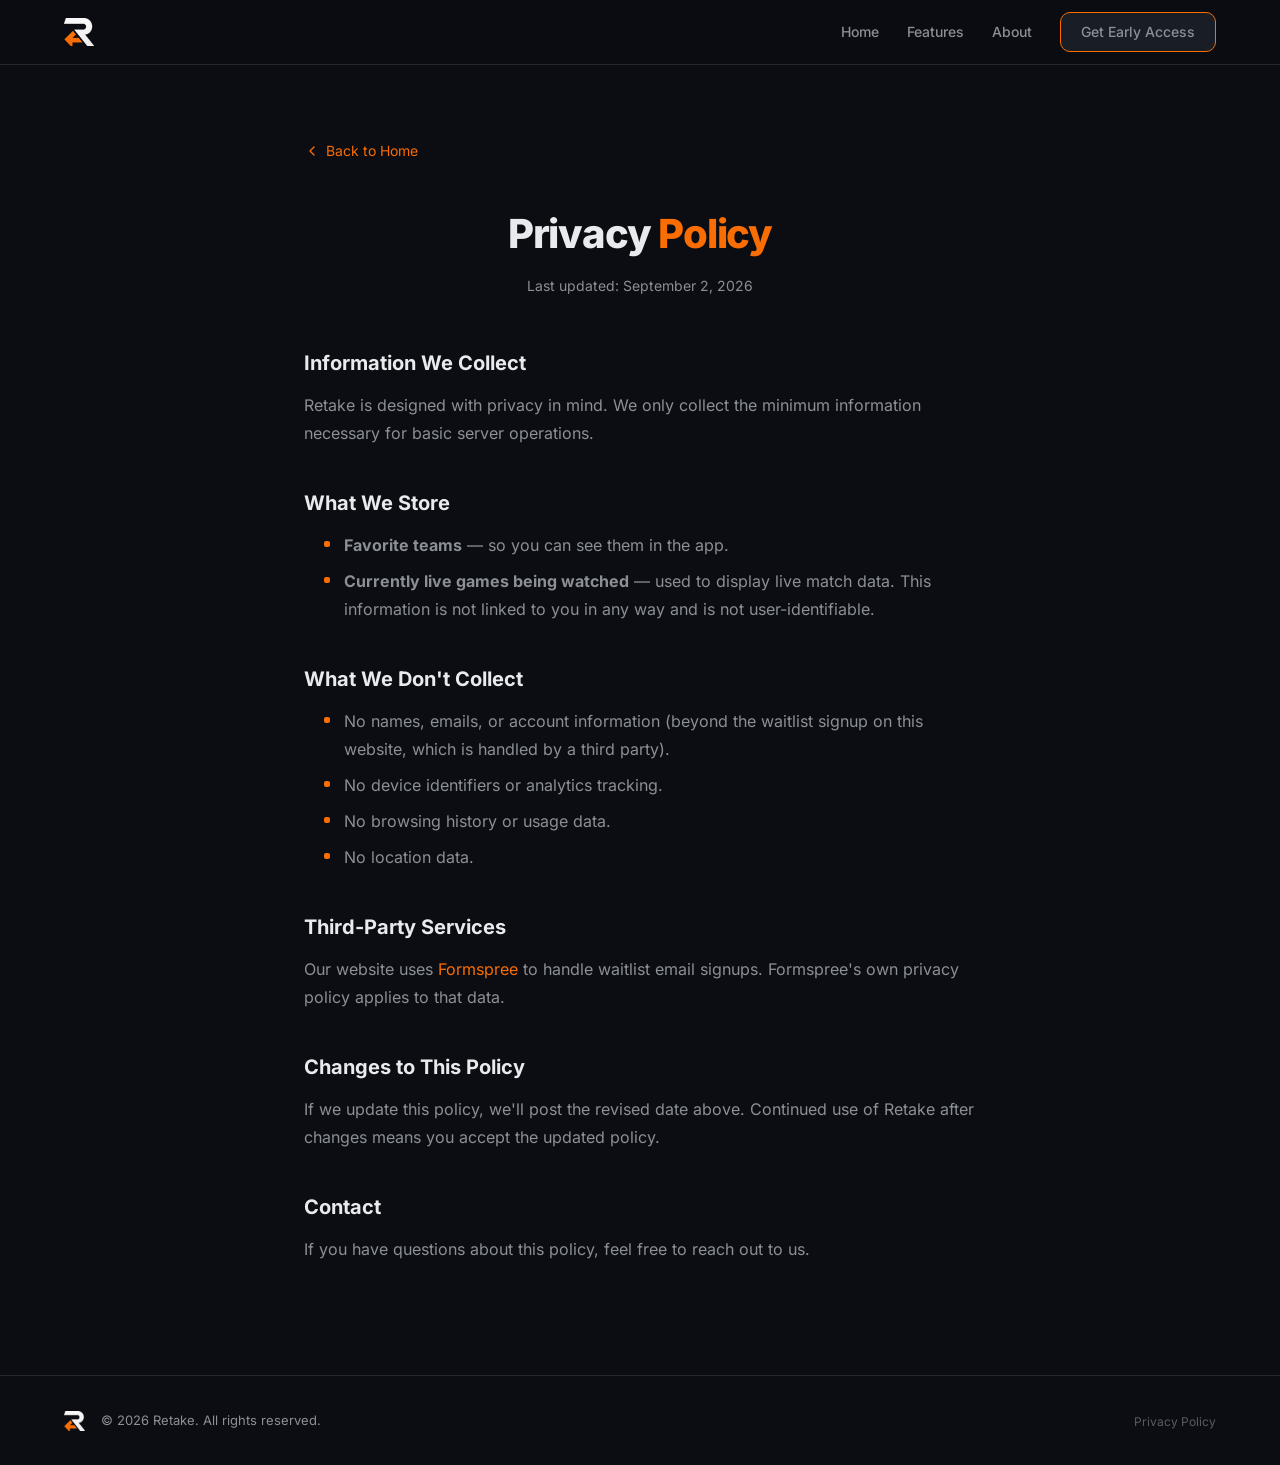
==== privacy.html @ 7b05fce8 "Add privacy policy" ====
<!doctype html>
<html lang="en">
    <head>
        <meta charset="UTF-8" />
        <meta name="viewport" content="width=device-width, initial-scale=1.0" />
        <title>Privacy Policy - Retake</title>
        <meta name="description" content="Retake privacy policy. We don't collect personal information." />
        <meta name="theme-color" content="#0b0d12" />
        <link rel="canonical" href="https://retake.app/privacy.html" />

        <link
            rel="apple-touch-icon"
            sizes="180x180"
            href="images/favicons/apple-touch-icon.png"
        />
        <link
            rel="icon"
            type="image/png"
            sizes="32x32"
            href="images/favicons/favicon-32x32.png"
        />
        <link
            rel="icon"
            type="image/png"
            sizes="16x16"
            href="images/favicons/favicon-16x16.png"
        />
        <link rel="icon" href="images/favicons/favicon.ico" />
        <link rel="manifest" href="images/favicons/site.webmanifest" />
        <meta name="apple-mobile-web-app-title" content="Retake" />

        <style>
            *,
            *::before,
            *::after {
                margin: 0;
                padding: 0;
                box-sizing: border-box;
            }
            :root {
                --bg: #0b0d12;
                --bg-elevated: #12151c;
                --bg-card: #191d26;
                --text: #e8eaed;
                --text-muted: #8b8f96;
                --accent: #f96d03;
                --accent-hover: #fc840a;
                --border: #22262e;
                --font: "Inter", -apple-system, BlinkMacSystemFont, "Segoe UI", Roboto, sans-serif;
            }
            @font-face {
                font-family: 'Inter';
                font-style: normal;
                font-weight: 400 900;
                font-display: swap;
                src: url(fonts/inter-cyrillic-ext.woff2) format('woff2');
                unicode-range: U+0460-052F, U+1C80-1C8A, U+20B4, U+2DE0-2DFF, U+A640-A69F, U+FE2E-FE2F;
            }
            @font-face {
                font-family: 'Inter';
                font-style: normal;
                font-weight: 400 900;
                font-display: swap;
                src: url(fonts/inter-cyrillic.woff2) format('woff2');
                unicode-range: U+0301, U+0400-045F, U+0490-0491, U+04B0-04B1, U+2116;
            }
            @font-face {
                font-family: 'Inter';
                font-style: normal;
                font-weight: 400 900;
                font-display: swap;
                src: url(fonts/inter-greek-ext.woff2) format('woff2');
                unicode-range: U+1F00-1FFF;
            }
            @font-face {
                font-family: 'Inter';
                font-style: normal;
                font-weight: 400 900;
                font-display: swap;
                src: url(fonts/inter-greek.woff2) format('woff2');
                unicode-range: U+0370-0377, U+037A-037F, U+0384-038A, U+038C, U+038E-03A1, U+03A3-03FF;
            }
            @font-face {
                font-family: 'Inter';
                font-style: normal;
                font-weight: 400 900;
                font-display: swap;
                src: url(fonts/inter-vietnamese.woff2) format('woff2');
                unicode-range: U+0102-0103, U+0110-0111, U+0128-0129, U+0168-0169, U+01A0-01A1, U+01AF-01B0, U+0300-0301, U+0303-0304, U+0308-0309, U+0323, U+0329, U+1EA0-1EF9, U+20AB;
            }
            @font-face {
                font-family: 'Inter';
                font-style: normal;
                font-weight: 400 900;
                font-display: swap;
                src: url(fonts/inter-latin-ext.woff2) format('woff2');
                unicode-range: U+0100-02BA, U+02BD-02C5, U+02C7-02CC, U+02CE-02D7, U+02DD-02FF, U+0304, U+0308, U+0329, U+1D00-1DBF, U+1E00-1E9F, U+1EF2-1EFF, U+2020, U+20A0-20AB, U+20AD-20C0, U+2113, U+2C60-2C7F, U+A720-A7FF;
            }
            @font-face {
                font-family: 'Inter';
                font-style: normal;
                font-weight: 400 900;
                font-display: swap;
                src: url(fonts/inter-latin.woff2) format('woff2');
                unicode-range: U+0000-00FF, U+0131, U+0152-0153, U+02BB-02BC, U+02C6, U+02DA, U+02DC, U+0304, U+0308, U+0329, U+2000-206F, U+20AC, U+2122, U+2191, U+2193, U+2212, U+2215, U+FEFF, U+FFFD;
            }
            html { scroll-behavior: smooth; }
            body {
                font-family: var(--font);
                background: var(--bg);
                color: var(--text);
                line-height: 1.6;
                -webkit-font-smoothing: antialiased;
            }
            a { text-decoration: none; color: inherit; }
            img { max-width: 100%; height: auto; display: block; }
            .container { max-width: 1200px; margin: 0 auto; padding: 0 24px; }
            .highlight { color: var(--accent); }
            .btn-primary {
                display: inline-flex; align-items: center; justify-content: center;
                background: var(--bg-card); color: var(--accent); font-weight: 700;
                border-radius: 10px; border: 1.5px solid var(--accent);
                transition: background 0.2s, transform 0.15s; cursor: pointer;
            }
            .btn-primary:hover { background: var(--accent); color: var(--bg); border-color: var(--accent); transform: translateY(-1px); }
            .btn-small { padding: 8px 20px; font-size: 0.875rem; }
            .header {
                position: fixed; top: 0; left: 0; right: 0; z-index: 100;
                background: rgba(11, 13, 18, 0.85); backdrop-filter: blur(12px);
                -webkit-backdrop-filter: blur(12px); border-bottom: 1px solid var(--border);
            }
            .header-inner { display: flex; align-items: center; justify-content: space-between; height: 64px; }
            .header-logo { height: 28px; width: auto; }
            .header-nav { display: flex; align-items: center; gap: 28px; }
            .header-nav a { font-size: 0.875rem; font-weight: 500; color: var(--text-muted); transition: color 0.2s; }
            .header-nav a:hover { color: var(--text); }
            .privacy-content { padding: 140px 0 100px; }
            .privacy-content h1 {
                font-size: 2.5rem; font-weight: 800; letter-spacing: -0.03em;
                margin-bottom: 8px; text-align: center;
            }
            .privacy-content .updated {
                text-align: center; font-size: 0.875rem; color: var(--text-muted);
                margin-bottom: 48px;
            }
            .privacy-content h2 {
                font-size: 1.25rem; font-weight: 700; margin: 40px 0 12px;
            }
            .privacy-content p, .privacy-content li {
                font-size: 1rem; color: var(--text-muted); line-height: 1.75; margin-bottom: 12px;
            }
            .privacy-content ul {
                list-style: none; margin: 12px 0 12px 20px;
            }
            .privacy-content li {
                position: relative; padding-left: 20px; margin-bottom: 8px;
            }
            .privacy-content li::before {
                content: ""; position: absolute; left: 0; top: 10px;
                width: 6px; height: 6px; border-radius: 2px; background: var(--accent);
            }
            .privacy-content .back-link {
                display: inline-flex; align-items: center; gap: 6px;
                font-size: 0.875rem; color: var(--accent); margin-bottom: 40px;
                transition: opacity 0.2s;
            }
            .privacy-content .back-link:hover { opacity: 0.8; }
            @media (max-width: 768px) {
                .privacy-content h1 { font-size: 1.875rem; }
                .header-nav a:not(.btn-primary) { display: none; }
            }
        </style>
        <link
            rel="preload"
            href="styles.css"
            as="style"
            onload="this.onload=null;this.rel='stylesheet'"
        />
        <noscript><link rel="stylesheet" href="styles.css" /></noscript>
    </head>
    <body>
        <header class="header">
            <div class="container header-inner">
                <a href="index.html">
                    <picture>
                        <source srcset="images/retake-logo.webp" type="image/webp" />
                        <img
                            src="images/retake-logo-59.png"
                            alt="Retake"
                            class="header-logo"
                            width="59"
                            height="56"
                        />
                    </picture>
                </a>
                <nav class="header-nav">
                    <a href="index.html">Home</a>
                    <a href="index.html#features">Features</a>
                    <a href="index.html#about">About</a>
                    <a href="index.html#download" class="btn-primary btn-small"
                        >Get Early Access</a
                    >
                </nav>
            </div>
        </header>

        <section class="privacy-content">
            <div class="container" style="max-width: 720px;">
                <a href="index.html" class="back-link">
                    <svg width="16" height="16" viewBox="0 0 24 24" fill="none" stroke="currentColor" stroke-width="2" stroke-linecap="round" stroke-linejoin="round"><polyline points="15 18 9 12 15 6" /></svg>
                    Back to Home
                </a>

                <h1>Privacy <span class="highlight">Policy</span></h1>
                <p class="updated">Last updated: September 2, 2026</p>

                <h2>Information We Collect</h2>
                <p>Retake is designed with privacy in mind. We only collect the minimum information necessary for basic server operations.</p>

                <h2>What We Store</h2>
                <ul>
                    <li><strong>Favorite teams</strong> &mdash; so you can see them in the app.</li>
                    <li><strong>Currently live games being watched</strong> &mdash; used to display live match data. This information is not linked to you in any way and is not user-identifiable.</li>
                </ul>

                <h2>What We Don't Collect</h2>
                <ul>
                    <li>No names, emails, or account information (beyond the waitlist signup on this website, which is handled by a third party).</li>
                    <li>No device identifiers or analytics tracking.</li>
                    <li>No browsing history or usage data.</li>
                    <li>No location data.</li>
                </ul>

                <h2>Third-Party Services</h2>
                <p>Our website uses <a href="https://formspree.io" style="color: var(--accent);">Formspree</a> to handle waitlist email signups. Formspree's own privacy policy applies to that data.</p>

                <h2>Changes to This Policy</h2>
                <p>If we update this policy, we'll post the revised date above. Continued use of Retake after changes means you accept the updated policy.</p>

                <h2>Contact</h2>
                <p>If you have questions about this policy, feel free to reach out to us.</p>
            </div>
        </section>

        <footer class="footer">
            <div class="container footer-inner">
                <div class="footer-left">
                    <a href="index.html">
                        <picture>
                            <source srcset="images/retake-logo.webp" type="image/webp" />
                            <img
                                src="images/retake-logo-59.png"
                                alt="Retake"
                                class="footer-logo"
                                width="42"
                                height="40"
                                loading="lazy"
                            />
                        </picture>
                    </a>
                    <span>&copy; 2026 Retake. All rights reserved.</span>
                </div>
                <div class="footer-right">
                    <a href="privacy.html" style="font-size: 0.75rem; color: var(--text-muted); opacity: 0.6; transition: opacity 0.2s;" onmouseover="this.style.opacity='1'" onmouseout="this.style.opacity='0.6'">Privacy Policy</a>
                </div>
            </div>
        </footer>
    </body>
</html>
---- styles.css ----
*,
*::before,
*::after {
    margin: 0;
    padding: 0;
    box-sizing: border-box;
}

:root {
    --bg: #0b0d12;
    --bg-elevated: #12151c;
    --bg-card: #191d26;
    --text: #e8eaed;
    --text-muted: #8b8f96;
    --accent: #f96d03;
    --accent-hover: #fc840a;
    --border: #22262e;
    --font:
        "Inter", -apple-system, BlinkMacSystemFont, "Segoe UI", Roboto,
        sans-serif;
}

html {
    scroll-behavior: smooth;
}

body {
    font-family: var(--font);
    background: var(--bg);
    color: var(--text);
    line-height: 1.6;
    -webkit-font-smoothing: antialiased;
}

a {
    text-decoration: none;
    color: inherit;
}

img {
    max-width: 100%;
    height: auto;
    display: block;
}

.container {
    max-width: 1200px;
    margin: 0 auto;
    padding: 0 24px;
}

.section-title {
    font-size: 2.5rem;
    font-weight: 800;
    text-align: center;
    margin-bottom: 12px;
    letter-spacing: -0.03em;
}

.section-desc {
    text-align: center;
    color: var(--text-muted);
    font-size: 1.125rem;
    margin-bottom: 64px;
}

.highlight {
    color: var(--accent);
}

.btn-primary {
    display: inline-flex;
    align-items: center;
    justify-content: center;
    background: var(--bg-card);
    color: var(--accent);
    font-weight: 700;
    border-radius: 10px;
    border: 1.5px solid var(--accent);
    transition:
        background 0.2s,
        transform 0.15s;
    cursor: pointer;
}

.btn-primary:hover {
    background: var(--accent);
    color: var(--bg);
    border-color: var(--accent);
    transform: translateY(-1px);
}

.btn-secondary {
    display: inline-flex;
    align-items: center;
    justify-content: center;
    background: transparent;
    color: var(--text);
    font-weight: 600;
    border-radius: 10px;
    border: 1px solid var(--border);
    transition:
        border-color 0.2s,
        transform 0.15s;
    cursor: pointer;
}

.btn-secondary:hover {
    border-color: var(--text-muted);
    transform: translateY(-1px);
}

.btn-small {
    padding: 8px 20px;
    font-size: 0.875rem;
}

.btn-large {
    padding: 14px 32px;
    font-size: 1rem;
}

.btn-disabled {
    opacity: 0.4;
    cursor: not-allowed;
    pointer-events: none;
}

.header {
    position: fixed;
    top: 0;
    left: 0;
    right: 0;
    z-index: 100;
    background: rgba(11, 13, 18, 0.85);
    backdrop-filter: blur(12px);
    -webkit-backdrop-filter: blur(12px);
    border-bottom: 1px solid var(--border);
}

.header-inner {
    display: flex;
    align-items: center;
    justify-content: space-between;
    height: 64px;
}

.header-logo {
    height: 28px;
    width: auto;
}

.header-nav {
    display: flex;
    align-items: center;
    gap: 28px;
}

.header-nav a {
    font-size: 0.875rem;
    font-weight: 500;
    color: var(--text-muted);
    transition: color 0.2s;
}

.header-nav a:hover {
    color: var(--text);
}

.hero {
    padding: 140px 0 80px;
    overflow: hidden;
}

.hero-inner {
    display: flex;
    align-items: center;
    gap: 80px;
}

.hero-content {
    flex: 1;
    min-width: 0;
}

.hero-badge {
    display: inline-block;
    background: rgba(249, 109, 3, 0.12);
    color: var(--accent);
    font-size: 0.8125rem;
    font-weight: 600;
    padding: 6px 14px;
    border-radius: 20px;
    margin-bottom: 24px;
    letter-spacing: 0.02em;
}

.hero-content h1 {
    font-size: 4rem;
    font-weight: 900;
    line-height: 1.08;
    letter-spacing: -0.04em;
    margin-bottom: 20px;
}

.hero-subtitle {
    font-size: 1.25rem;
    color: var(--text-muted);
    line-height: 1.7;
    margin-bottom: 36px;
}

.hero-actions {
    display: flex;
    gap: 16px;
    margin-bottom: 32px;
}

.hero-meta {
    display: flex;
    align-items: center;
    gap: 10px;
    font-size: 0.8125rem;
    color: var(--text-muted);
}

.dot {
    width: 4px;
    height: 4px;
    border-radius: 50%;
    background: var(--text-muted);
}

.hero-visual {
    flex: 1;
    min-width: 0;
    display: flex;
    justify-content: center;
}

.hero-phone {
    width: 320px;
    border-radius: 24px;
    box-shadow:
        0 0 80px rgba(217, 61, 61, 0.15),
        0 20px 60px rgba(0, 0, 0, 0.5);
    transform: perspective(1000px) rotateY(-8deg) rotateX(2deg);
    transition: transform 0.4s ease;
}

.hero-phone:hover {
    transform: perspective(1000px) rotateY(-3deg) rotateX(1deg);
}

.logos {
    padding: 48px 0;
    border-top: 1px solid var(--border);
    border-bottom: 1px solid var(--border);
}

.logos p {
    text-align: center;
    font-size: 0.8125rem;
    color: var(--text-muted);
    text-transform: uppercase;
    letter-spacing: 0.08em;
    margin-bottom: 20px;
}

.logos-row {
    display: flex;
    justify-content: center;
    gap: 16px;
    flex-wrap: wrap;
}

.logo-chip {
    display: inline-flex;
    align-items: center;
    padding: 8px 20px;
    background: var(--bg-card);
    border: 1px solid var(--border);
    border-radius: 8px;
    font-size: 0.875rem;
    font-weight: 500;
}

.features {
    padding: 100px 0;
}

.features-grid {
    display: grid;
    grid-template-columns: repeat(3, 1fr);
    gap: 24px;
}

.feature-card {
    background: var(--bg-card);
    border: 1px solid var(--border);
    border-radius: 16px;
    padding: 32px;
    transition:
        border-color 0.2s,
        transform 0.15s;
}

.feature-card:hover {
    border-color: var(--accent);
    transform: translateY(-2px);
}

.feature-icon {
    width: 48px;
    height: 48px;
    display: flex;
    align-items: center;
    justify-content: center;
    background: rgba(249, 109, 3, 0.1);
    border-radius: 12px;
    margin-bottom: 20px;
    color: var(--accent);
}

.feature-card h3 {
    font-size: 1.125rem;
    font-weight: 700;
    margin-bottom: 10px;
}

.feature-card p {
    font-size: 0.875rem;
    color: var(--text-muted);
    line-height: 1.65;
}

.screenshots {
    padding: 100px 0;
    border-top: 1px solid var(--border);
}

.screenshots-grid {
    display: grid;
    grid-template-columns: repeat(3, 1fr);
    gap: 32px;
}

.screenshot-card {
    display: flex;
    flex-direction: column;
    align-items: center;
    gap: 16px;
}

.screenshot-img {
    width: 100%;
    max-width: 280px;
    border-radius: 16px;
    border: 1px solid var(--border);
    box-shadow: 0 8px 32px rgba(0, 0, 0, 0.4);
    transition: transform 0.3s ease, box-shadow 0.3s ease;
}

.screenshot-img:hover {
    transform: translateY(-4px);
    box-shadow: 0 12px 48px rgba(0, 0, 0, 0.6);
}

.screenshot-caption {
    font-size: 0.875rem;
    color: var(--text-muted);
    text-align: center;
    line-height: 1.6;
    max-width: 280px;
}

.about {
    padding: 100px 0;
    background: var(--bg-elevated);
}

.about-inner {
    display: flex;
    align-items: center;
    gap: 80px;
}

.about-text {
    flex: 1;
    min-width: 0;
}

.about-text h2 {
    font-size: 2.5rem;
    font-weight: 800;
    letter-spacing: -0.03em;
    margin-bottom: 24px;
}

.about-text p {
    font-size: 1rem;
    color: var(--text-muted);
    margin-bottom: 16px;
}

.about-list {
    list-style: none;
    margin-top: 28px;
}

.about-list li {
    position: relative;
    padding-left: 24px;
    font-size: 0.9375rem;
    margin-bottom: 10px;
    color: var(--text);
}

.about-list li::before {
    content: "";
    position: absolute;
    left: 0;
    top: 9px;
    width: 8px;
    height: 8px;
    border-radius: 2px;
    background: var(--accent);
}

.about-logo {
    flex: 1;
    min-width: 0;
    display: flex;
    justify-content: center;
}

.about-logo-stack {
    position: relative;
    display: flex;
    align-items: center;
    justify-content: center;
    width: 280px;
    aspect-ratio: 1;
}

.about-glow {
    width: 100%;
    opacity: 0.8;
}

.about-icon {
    position: absolute;
    width: 40%;
    height: auto;
    border-radius: 20%;
}

.tournaments {
    padding: 100px 0;
    background: var(--bg-elevated);
    border-top: 1px solid var(--border);
    border-bottom: 1px solid var(--border);
}

.tournament-grid {
    display: flex;
    flex-wrap: wrap;
    justify-content: center;
    gap: 12px;
    max-width: 800px;
    margin: 0 auto;
}

.tournament-chip {
    display: inline-flex;
    align-items: center;
    padding: 10px 20px;
    background: var(--bg-card);
    border: 1px solid var(--border);
    border-radius: 8px;
    font-size: 0.8125rem;
    font-weight: 500;
    color: var(--text-muted);
    transition: border-color 0.2s, color 0.2s;
}

.tournament-chip:hover {
    border-color: var(--accent);
    color: var(--text);
}

.waitlist {
    padding: 100px 0;
}

.waitlist-card {
    max-width: 580px;
    margin: 0 auto;
    background: var(--bg-card);
    border: 1px solid var(--border);
    border-radius: 20px;
    padding: 56px 48px;
    text-align: center;
}

.waitlist-card h2 {
    font-size: 1.75rem;
    font-weight: 800;
    letter-spacing: -0.03em;
    margin-bottom: 12px;
}

.waitlist-card p {
    font-size: 1rem;
    color: var(--text-muted);
    margin-bottom: 32px;
}

.waitlist-form {
    display: flex;
    gap: 12px;
    max-width: 460px;
    margin: 0 auto;
}

.waitlist-input {
    flex: 1;
    padding: 14px 18px;
    background: var(--bg);
    border: 1px solid var(--border);
    border-radius: 10px;
    color: var(--text);
    font-family: var(--font);
    font-size: 0.9375rem;
    outline: none;
    transition: border-color 0.2s;
}

.waitlist-input::placeholder {
    color: var(--text-muted);
}

.waitlist-input:focus {
    border-color: var(--accent);
}

.waitlist-note {
    font-size: 0.8125rem;
    opacity: 0.5;
    margin-top: 20px;
    margin-bottom: 0 !important;
}

.cta {
    padding: 100px 0;
    text-align: center;
}

.cta h2 {
    font-size: 3rem;
    font-weight: 900;
    letter-spacing: -0.04em;
    margin-bottom: 16px;
}

.cta p {
    font-size: 1.125rem;
    color: var(--text-muted);
    margin-bottom: 40px;
}

.cta-buttons {
    display: flex;
    justify-content: center;
    gap: 16px;
    flex-wrap: wrap;
}

.cta-note {
    margin-top: 24px;
    font-size: 0.8125rem;
    opacity: 0.6;
}

.footer {
    padding: 32px 0;
    border-top: 1px solid var(--border);
}

.footer-inner {
    display: flex;
    align-items: center;
    justify-content: space-between;
}

.footer-left {
    display: flex;
    align-items: center;
    gap: 16px;
}

.footer-logo {
    height: 20px;
    width: auto;
}

.footer-left span {
    font-size: 0.8125rem;
    color: var(--text-muted);
}

.footer-right span {
    font-size: 0.75rem;
    color: var(--text-muted);
    opacity: 0.6;
}

@media (max-width: 1024px) {
    .features-grid {
        grid-template-columns: repeat(2, 1fr);
    }

    .screenshots-grid {
        grid-template-columns: repeat(2, 1fr);
        gap: 40px;
    }

    .screenshot-card:last-child {
        grid-column: 1 / -1;
        justify-self: center;
    }
}

@media (max-width: 768px) {
    .hero-inner {
        flex-direction: column;
        gap: 48px;
    }

    .hero-content h1 {
        font-size: 2.75rem;
    }

    .hero-subtitle br {
        display: none;
    }

    .hero-phone {
        width: 240px;
        transform: none;
    }

    .hero-phone:hover {
        transform: none;
    }

    .hero-actions {
        flex-direction: column;
    }

    .features-grid {
        grid-template-columns: 1fr;
    }

    .screenshots-grid {
        grid-template-columns: 1fr;
        gap: 48px;
    }

    .screenshot-card:last-child {
        grid-column: auto;
    }

    .screenshot-img {
        max-width: 240px;
    }

    .section-title {
        font-size: 1.875rem;
    }

    .about-inner {
        flex-direction: column;
        gap: 48px;
    }

    .about-text h2 {
        font-size: 1.875rem;
    }

    .about-glow {
        width: 200px;
    }

    .waitlist-card {
        padding: 40px 24px;
    }

    .tournament-chip {
        font-size: 0.75rem;
        padding: 8px 14px;
    }

    .waitlist-card h2 {
        font-size: 1.5rem;
    }

    .waitlist-form {
        flex-direction: column;
    }

    .cta h2 {
        font-size: 2rem;
    }

    .header-nav a:not(.btn-primary) {
        display: none;
    }

    .footer-inner {
        flex-direction: column;
        gap: 12px;
        text-align: center;
    }

    .footer-right {
        align-items: center !important;
    }
}
---- styles.css ----
*,
*::before,
*::after {
    margin: 0;
    padding: 0;
    box-sizing: border-box;
}

:root {
    --bg: #0b0d12;
    --bg-elevated: #12151c;
    --bg-card: #191d26;
    --text: #e8eaed;
    --text-muted: #8b8f96;
    --accent: #f96d03;
    --accent-hover: #fc840a;
    --border: #22262e;
    --font:
        "Inter", -apple-system, BlinkMacSystemFont, "Segoe UI", Roboto,
        sans-serif;
}

html {
    scroll-behavior: smooth;
}

body {
    font-family: var(--font);
    background: var(--bg);
    color: var(--text);
    line-height: 1.6;
    -webkit-font-smoothing: antialiased;
}

a {
    text-decoration: none;
    color: inherit;
}

img {
    max-width: 100%;
    height: auto;
    display: block;
}

.container {
    max-width: 1200px;
    margin: 0 auto;
    padding: 0 24px;
}

.section-title {
    font-size: 2.5rem;
    font-weight: 800;
    text-align: center;
    margin-bottom: 12px;
    letter-spacing: -0.03em;
}

.section-desc {
    text-align: center;
    color: var(--text-muted);
    font-size: 1.125rem;
    margin-bottom: 64px;
}

.highlight {
    color: var(--accent);
}

.btn-primary {
    display: inline-flex;
    align-items: center;
    justify-content: center;
    background: var(--bg-card);
    color: var(--accent);
    font-weight: 700;
    border-radius: 10px;
    border: 1.5px solid var(--accent);
    transition:
        background 0.2s,
        transform 0.15s;
    cursor: pointer;
}

.btn-primary:hover {
    background: var(--accent);
    color: var(--bg);
    border-color: var(--accent);
    transform: translateY(-1px);
}

.btn-secondary {
    display: inline-flex;
    align-items: center;
    justify-content: center;
    background: transparent;
    color: var(--text);
    font-weight: 600;
    border-radius: 10px;
    border: 1px solid var(--border);
    transition:
        border-color 0.2s,
        transform 0.15s;
    cursor: pointer;
}

.btn-secondary:hover {
    border-color: var(--text-muted);
    transform: translateY(-1px);
}

.btn-small {
    padding: 8px 20px;
    font-size: 0.875rem;
}

.btn-large {
    padding: 14px 32px;
    font-size: 1rem;
}

.btn-disabled {
    opacity: 0.4;
    cursor: not-allowed;
    pointer-events: none;
}

.header {
    position: fixed;
    top: 0;
    left: 0;
    right: 0;
    z-index: 100;
    background: rgba(11, 13, 18, 0.85);
    backdrop-filter: blur(12px);
    -webkit-backdrop-filter: blur(12px);
    border-bottom: 1px solid var(--border);
}

.header-inner {
    display: flex;
    align-items: center;
    justify-content: space-between;
    height: 64px;
}

.header-logo {
    height: 28px;
    width: auto;
}

.header-nav {
    display: flex;
    align-items: center;
    gap: 28px;
}

.header-nav a {
    font-size: 0.875rem;
    font-weight: 500;
    color: var(--text-muted);
    transition: color 0.2s;
}

.header-nav a:hover {
    color: var(--text);
}

.hero {
    padding: 140px 0 80px;
    overflow: hidden;
}

.hero-inner {
    display: flex;
    align-items: center;
    gap: 80px;
}

.hero-content {
    flex: 1;
    min-width: 0;
}

.hero-badge {
    display: inline-block;
    background: rgba(249, 109, 3, 0.12);
    color: var(--accent);
    font-size: 0.8125rem;
    font-weight: 600;
    padding: 6px 14px;
    border-radius: 20px;
    margin-bottom: 24px;
    letter-spacing: 0.02em;
}

.hero-content h1 {
    font-size: 4rem;
    font-weight: 900;
    line-height: 1.08;
    letter-spacing: -0.04em;
    margin-bottom: 20px;
}

.hero-subtitle {
    font-size: 1.25rem;
    color: var(--text-muted);
    line-height: 1.7;
    margin-bottom: 36px;
}

.hero-actions {
    display: flex;
    gap: 16px;
    margin-bottom: 32px;
}

.hero-meta {
    display: flex;
    align-items: center;
    gap: 10px;
    font-size: 0.8125rem;
    color: var(--text-muted);
}

.dot {
    width: 4px;
    height: 4px;
    border-radius: 50%;
    background: var(--text-muted);
}

.hero-visual {
    flex: 1;
    min-width: 0;
    display: flex;
    justify-content: center;
}

.hero-phone {
    width: 320px;
    border-radius: 24px;
    box-shadow:
        0 0 80px rgba(217, 61, 61, 0.15),
        0 20px 60px rgba(0, 0, 0, 0.5);
    transform: perspective(1000px) rotateY(-8deg) rotateX(2deg);
    transition: transform 0.4s ease;
}

.hero-phone:hover {
    transform: perspective(1000px) rotateY(-3deg) rotateX(1deg);
}

.logos {
    padding: 48px 0;
    border-top: 1px solid var(--border);
    border-bottom: 1px solid var(--border);
}

.logos p {
    text-align: center;
    font-size: 0.8125rem;
    color: var(--text-muted);
    text-transform: uppercase;
    letter-spacing: 0.08em;
    margin-bottom: 20px;
}

.logos-row {
    display: flex;
    justify-content: center;
    gap: 16px;
    flex-wrap: wrap;
}

.logo-chip {
    display: inline-flex;
    align-items: center;
    padding: 8px 20px;
    background: var(--bg-card);
    border: 1px solid var(--border);
    border-radius: 8px;
    font-size: 0.875rem;
    font-weight: 500;
}

.features {
    padding: 100px 0;
}

.features-grid {
    display: grid;
    grid-template-columns: repeat(3, 1fr);
    gap: 24px;
}

.feature-card {
    background: var(--bg-card);
    border: 1px solid var(--border);
    border-radius: 16px;
    padding: 32px;
    transition:
        border-color 0.2s,
        transform 0.15s;
}

.feature-card:hover {
    border-color: var(--accent);
    transform: translateY(-2px);
}

.feature-icon {
    width: 48px;
    height: 48px;
    display: flex;
    align-items: center;
    justify-content: center;
    background: rgba(249, 109, 3, 0.1);
    border-radius: 12px;
    margin-bottom: 20px;
    color: var(--accent);
}

.feature-card h3 {
    font-size: 1.125rem;
    font-weight: 700;
    margin-bottom: 10px;
}

.feature-card p {
    font-size: 0.875rem;
    color: var(--text-muted);
    line-height: 1.65;
}

.screenshots {
    padding: 100px 0;
    border-top: 1px solid var(--border);
}

.screenshots-grid {
    display: grid;
    grid-template-columns: repeat(3, 1fr);
    gap: 32px;
}

.screenshot-card {
    display: flex;
    flex-direction: column;
    align-items: center;
    gap: 16px;
}

.screenshot-img {
    width: 100%;
    max-width: 280px;
    border-radius: 16px;
    border: 1px solid var(--border);
    box-shadow: 0 8px 32px rgba(0, 0, 0, 0.4);
    transition: transform 0.3s ease, box-shadow 0.3s ease;
}

.screenshot-img:hover {
    transform: translateY(-4px);
    box-shadow: 0 12px 48px rgba(0, 0, 0, 0.6);
}

.screenshot-caption {
    font-size: 0.875rem;
    color: var(--text-muted);
    text-align: center;
    line-height: 1.6;
    max-width: 280px;
}

.about {
    padding: 100px 0;
    background: var(--bg-elevated);
}

.about-inner {
    display: flex;
    align-items: center;
    gap: 80px;
}

.about-text {
    flex: 1;
    min-width: 0;
}

.about-text h2 {
    font-size: 2.5rem;
    font-weight: 800;
    letter-spacing: -0.03em;
    margin-bottom: 24px;
}

.about-text p {
    font-size: 1rem;
    color: var(--text-muted);
    margin-bottom: 16px;
}

.about-list {
    list-style: none;
    margin-top: 28px;
}

.about-list li {
    position: relative;
    padding-left: 24px;
    font-size: 0.9375rem;
    margin-bottom: 10px;
    color: var(--text);
}

.about-list li::before {
    content: "";
    position: absolute;
    left: 0;
    top: 9px;
    width: 8px;
    height: 8px;
    border-radius: 2px;
    background: var(--accent);
}

.about-logo {
    flex: 1;
    min-width: 0;
    display: flex;
    justify-content: center;
}

.about-logo-stack {
    position: relative;
    display: flex;
    align-items: center;
    justify-content: center;
    width: 280px;
    aspect-ratio: 1;
}

.about-glow {
    width: 100%;
    opacity: 0.8;
}

.about-icon {
    position: absolute;
    width: 40%;
    height: auto;
    border-radius: 20%;
}

.tournaments {
    padding: 100px 0;
    background: var(--bg-elevated);
    border-top: 1px solid var(--border);
    border-bottom: 1px solid var(--border);
}

.tournament-grid {
    display: flex;
    flex-wrap: wrap;
    justify-content: center;
    gap: 12px;
    max-width: 800px;
    margin: 0 auto;
}

.tournament-chip {
    display: inline-flex;
    align-items: center;
    padding: 10px 20px;
    background: var(--bg-card);
    border: 1px solid var(--border);
    border-radius: 8px;
    font-size: 0.8125rem;
    font-weight: 500;
    color: var(--text-muted);
    transition: border-color 0.2s, color 0.2s;
}

.tournament-chip:hover {
    border-color: var(--accent);
    color: var(--text);
}

.waitlist {
    padding: 100px 0;
}

.waitlist-card {
    max-width: 580px;
    margin: 0 auto;
    background: var(--bg-card);
    border: 1px solid var(--border);
    border-radius: 20px;
    padding: 56px 48px;
    text-align: center;
}

.waitlist-card h2 {
    font-size: 1.75rem;
    font-weight: 800;
    letter-spacing: -0.03em;
    margin-bottom: 12px;
}

.waitlist-card p {
    font-size: 1rem;
    color: var(--text-muted);
    margin-bottom: 32px;
}

.waitlist-form {
    display: flex;
    gap: 12px;
    max-width: 460px;
    margin: 0 auto;
}

.waitlist-input {
    flex: 1;
    padding: 14px 18px;
    background: var(--bg);
    border: 1px solid var(--border);
    border-radius: 10px;
    color: var(--text);
    font-family: var(--font);
    font-size: 0.9375rem;
    outline: none;
    transition: border-color 0.2s;
}

.waitlist-input::placeholder {
    color: var(--text-muted);
}

.waitlist-input:focus {
    border-color: var(--accent);
}

.waitlist-note {
    font-size: 0.8125rem;
    opacity: 0.5;
    margin-top: 20px;
    margin-bottom: 0 !important;
}

.cta {
    padding: 100px 0;
    text-align: center;
}

.cta h2 {
    font-size: 3rem;
    font-weight: 900;
    letter-spacing: -0.04em;
    margin-bottom: 16px;
}

.cta p {
    font-size: 1.125rem;
    color: var(--text-muted);
    margin-bottom: 40px;
}

.cta-buttons {
    display: flex;
    justify-content: center;
    gap: 16px;
    flex-wrap: wrap;
}

.cta-note {
    margin-top: 24px;
    font-size: 0.8125rem;
    opacity: 0.6;
}

.footer {
    padding: 32px 0;
    border-top: 1px solid var(--border);
}

.footer-inner {
    display: flex;
    align-items: center;
    justify-content: space-between;
}

.footer-left {
    display: flex;
    align-items: center;
    gap: 16px;
}

.footer-logo {
    height: 20px;
    width: auto;
}

.footer-left span {
    font-size: 0.8125rem;
    color: var(--text-muted);
}

.footer-right span {
    font-size: 0.75rem;
    color: var(--text-muted);
    opacity: 0.6;
}

@media (max-width: 1024px) {
    .features-grid {
        grid-template-columns: repeat(2, 1fr);
    }

    .screenshots-grid {
        grid-template-columns: repeat(2, 1fr);
        gap: 40px;
    }

    .screenshot-card:last-child {
        grid-column: 1 / -1;
        justify-self: center;
    }
}

@media (max-width: 768px) {
    .hero-inner {
        flex-direction: column;
        gap: 48px;
    }

    .hero-content h1 {
        font-size: 2.75rem;
    }

    .hero-subtitle br {
        display: none;
    }

    .hero-phone {
        width: 240px;
        transform: none;
    }

    .hero-phone:hover {
        transform: none;
    }

    .hero-actions {
        flex-direction: column;
    }

    .features-grid {
        grid-template-columns: 1fr;
    }

    .screenshots-grid {
        grid-template-columns: 1fr;
        gap: 48px;
    }

    .screenshot-card:last-child {
        grid-column: auto;
    }

    .screenshot-img {
        max-width: 240px;
    }

    .section-title {
        font-size: 1.875rem;
    }

    .about-inner {
        flex-direction: column;
        gap: 48px;
    }

    .about-text h2 {
        font-size: 1.875rem;
    }

    .about-glow {
        width: 200px;
    }

    .waitlist-card {
        padding: 40px 24px;
    }

    .tournament-chip {
        font-size: 0.75rem;
        padding: 8px 14px;
    }

    .waitlist-card h2 {
        font-size: 1.5rem;
    }

    .waitlist-form {
        flex-direction: column;
    }

    .cta h2 {
        font-size: 2rem;
    }

    .header-nav a:not(.btn-primary) {
        display: none;
    }

    .footer-inner {
        flex-direction: column;
        gap: 12px;
        text-align: center;
    }

    .footer-right {
        align-items: center !important;
    }
}
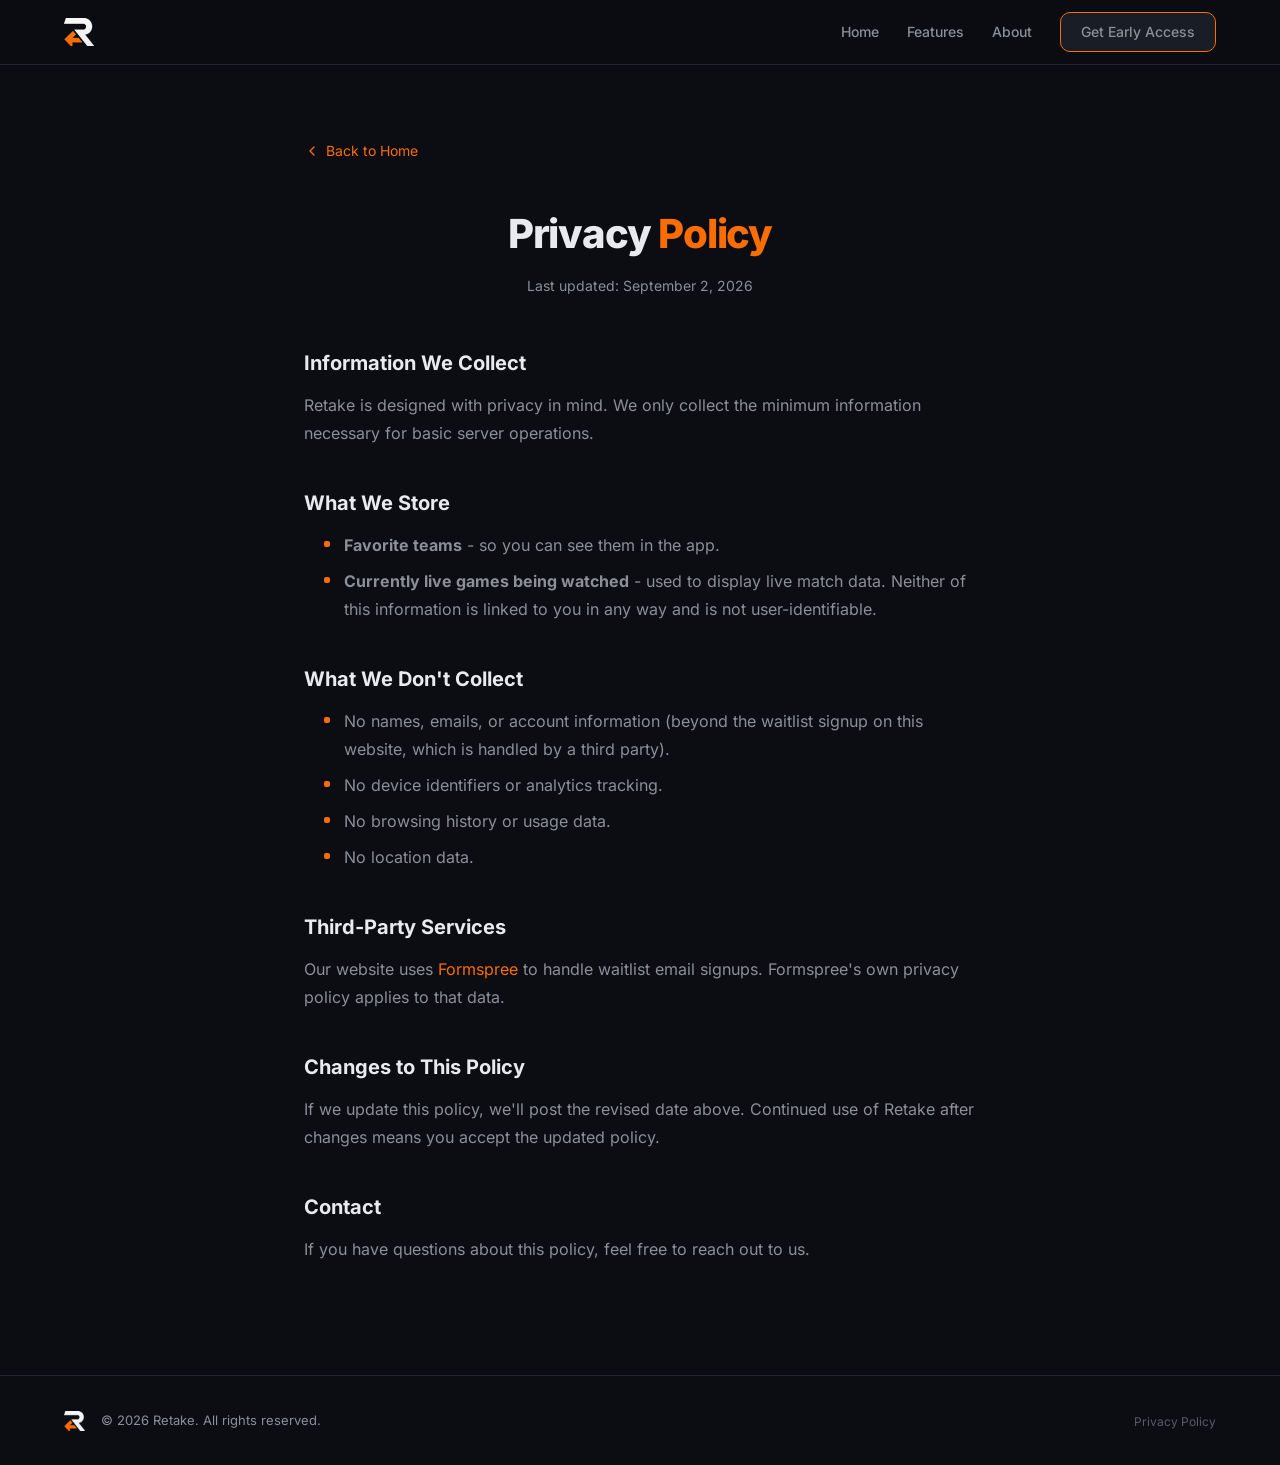
==== commit 32f04488: "Update privacy policy" ====
--- a/privacy.html
+++ b/privacy.html
@@ -219,8 +219,8 @@
 
                 <h2>What We Store</h2>
                 <ul>
-                    <li><strong>Favorite teams</strong> &mdash; so you can see them in the app.</li>
-                    <li><strong>Currently live games being watched</strong> &mdash; used to display live match data. This information is not linked to you in any way and is not user-identifiable.</li>
+                    <li><strong>Favorite teams</strong> - so you can see them in the app.</li>
+                    <li><strong>Currently live games being watched</strong> - used to display live match data. Neither of this information is linked to you in any way and is not user-identifiable.</li>
                 </ul>
 
                 <h2>What We Don't Collect</h2>
